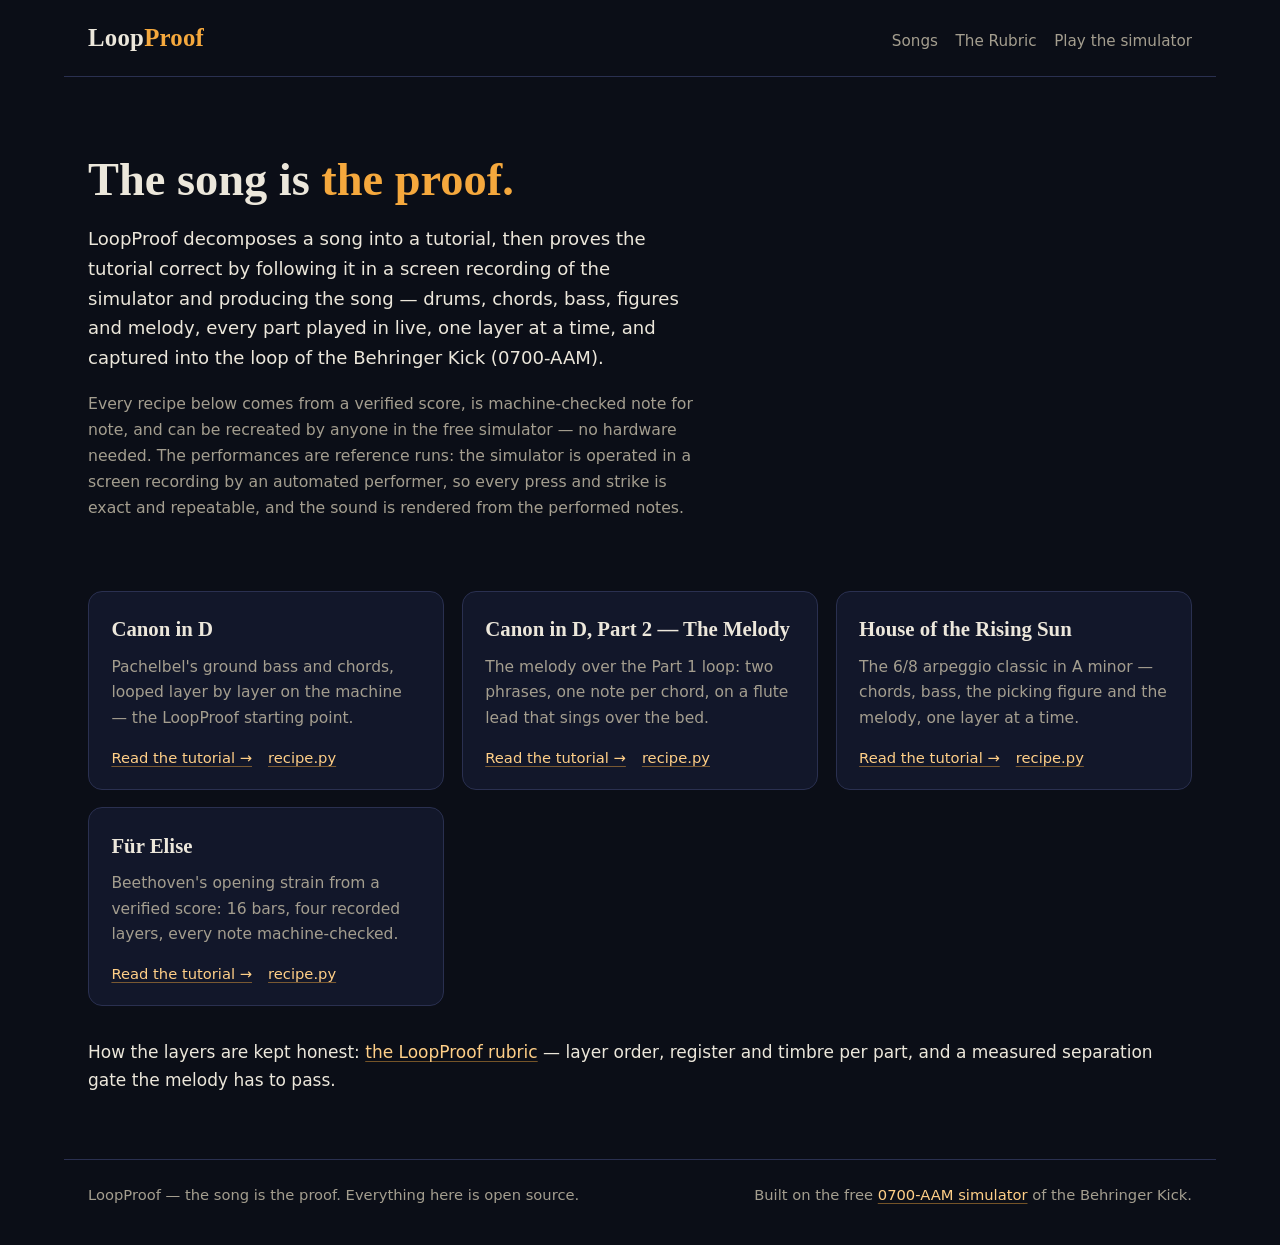
==== index.html @ 418e07f2 "LoopProof recipes site: index + 4 song tutorials + rubric, rendered from the project markdown" ====
<!DOCTYPE html>
<html lang="en">
<head>
<meta charset="utf-8">
<meta name="viewport" content="width=device-width, initial-scale=1">
<title>LoopProof Recipes · LoopProof</title>
<link rel="stylesheet" href="style.css">
</head>
<body>
<header class="topbar">
  <a class="wordmark" href="index.html">Loop<em>Proof</em></a>
  <nav>
    <a href="index.html">Songs</a>
    <a href="rubric.html">The Rubric</a>
    <a href="https://rasrobo.github.io/0700-aam-sim/">Play the simulator</a>
  </nav>
</header>
<main class="wide">
<section class="hero">
<h1>The song is <span class="accent">the proof.</span></h1>
<p>LoopProof decomposes a song into a tutorial, then proves the tutorial
correct by following it in a screen recording of the simulator and
producing the song — drums, chords, bass, figures and melody, every part
played in live, one layer at a time, and captured into the loop of the
Behringer Kick (0700-AAM).</p>
<p class="fine">Every recipe below comes from a verified score, is
machine-checked note for note, and can be recreated by anyone in the
free simulator — no hardware needed. The performances are reference
runs: the simulator is operated in a screen recording by an automated
performer, so every press and strike is exact and repeatable, and the
sound is rendered from the performed notes.</p>
</section>
<section class="cards">
<div class="card"><h3><a href="canon-in-d.html">Canon in D</a></h3><p>Pachelbel&#x27;s ground bass and chords, looped layer by layer on the machine — the LoopProof starting point.</p><div class="links"><a href="canon-in-d.html">Read the tutorial →</a><a href="recipes/canon-in-d/recipe.py">recipe.py</a></div></div><div class="card"><h3><a href="canon-in-d-part-2.html">Canon in D, Part 2 — The Melody</a></h3><p>The melody over the Part 1 loop: two phrases, one note per chord, on a flute lead that sings over the bed.</p><div class="links"><a href="canon-in-d-part-2.html">Read the tutorial →</a><a href="recipes/canon-in-d-part-2/recipe.py">recipe.py</a></div></div><div class="card"><h3><a href="house-of-the-rising-sun.html">House of the Rising Sun</a></h3><p>The 6/8 arpeggio classic in A minor — chords, bass, the picking figure and the melody, one layer at a time.</p><div class="links"><a href="house-of-the-rising-sun.html">Read the tutorial →</a><a href="recipes/house-of-the-rising-sun/recipe.py">recipe.py</a></div></div><div class="card"><h3><a href="fur-elise.html">Für Elise</a></h3><p>Beethoven&#x27;s opening strain from a verified score: 16 bars, four recorded layers, every note machine-checked.</p><div class="links"><a href="fur-elise.html">Read the tutorial →</a><a href="recipes/fur-elise/recipe.py">recipe.py</a></div></div>
</section>
<p>How the layers are kept honest: <a href="rubric.html">the LoopProof
rubric</a> — layer order, register and timbre per part, and a measured
separation gate the melody has to pass.</p>
</main>
<footer>
  <span>LoopProof — the song is the proof. Everything here is open source.</span>
  <span class="spacer">Built on the free <a href="https://rasrobo.github.io/0700-aam-sim/">0700-AAM simulator</a> of the Behringer Kick.</span>
</footer>
</body>
</html>
---- style.css ----
:root {
  --ink: #0b0e17;
  --panel: #12172a;
  --panel-2: #171d33;
  --paper: #ece7db;
  --muted: #a49e8f;
  --amber: #f5a83d;
  --amber-soft: #ffcf87;
  --line: #2a3050;
}
* { box-sizing: border-box; }
html { scroll-behavior: smooth; }
body {
  margin: 0;
  background: var(--ink);
  color: var(--paper);
  font-family: "Avenir Next", "Segoe UI", system-ui, -apple-system, sans-serif;
  font-size: 17px;
  line-height: 1.65;
}
a { color: var(--amber-soft); text-decoration-color: rgba(245,168,61,.45); text-underline-offset: 3px; }
a:hover { color: var(--amber); }
.topbar {
  display: flex; align-items: baseline; gap: 1.4rem; flex-wrap: wrap;
  padding: 1.1rem 1.5rem; border-bottom: 1px solid var(--line);
  max-width: 72rem; margin: 0 auto;
}
.wordmark {
  font-family: Georgia, "Times New Roman", serif;
  font-size: 1.55rem; font-weight: 700; letter-spacing: .01em;
  color: var(--paper); text-decoration: none;
}
.wordmark em { color: var(--amber); font-style: normal; }
.topbar nav { display: flex; gap: 1.1rem; margin-left: auto; font-size: .95rem; }
.topbar nav a { color: var(--muted); text-decoration: none; }
.topbar nav a:hover { color: var(--amber-soft); }
main { max-width: 46rem; margin: 0 auto; padding: 2.2rem 1.5rem 3rem; }
main.wide { max-width: 72rem; }
.hero { text-align: left; padding: 2.6rem 0 1.4rem; }
.hero h1 {
  font-family: Georgia, "Times New Roman", serif;
  font-size: 2.9rem; line-height: 1.12; margin: 0 0 1rem; font-weight: 700;
}
.hero h1 .accent { color: var(--amber); }
.hero p { font-size: 1.13rem; color: var(--paper); max-width: 38rem; }
.hero .fine { color: var(--muted); font-size: .98rem; }
.cards { display: grid; grid-template-columns: repeat(auto-fit, minmax(300px, 1fr)); gap: 1.1rem; margin: 2rem 0; }
.card {
  background: var(--panel); border: 1px solid var(--line); border-radius: 14px;
  padding: 1.3rem 1.4rem 1.15rem; transition: border-color .15s ease, transform .15s ease;
}
.card:hover { border-color: var(--amber); transform: translateY(-2px); }
.card h3 { font-family: Georgia, serif; font-size: 1.3rem; margin: 0 0 .5rem; }
.card h3 a { color: var(--paper); text-decoration: none; }
.card h3 a:hover { color: var(--amber-soft); }
.card p { color: var(--muted); font-size: .97rem; margin: 0 0 .9rem; }
.card .links { font-size: .92rem; display: flex; gap: 1rem; }
article h1 { font-family: Georgia, serif; font-size: 2.15rem; line-height: 1.2; margin: .4rem 0 1.2rem; }
article h2 { font-family: Georgia, serif; font-size: 1.45rem; margin: 2.1rem 0 .7rem; color: var(--amber-soft); }
article h3 { font-size: 1.12rem; margin: 1.6rem 0 .5rem; }
article p, article li { color: var(--paper); }
article li { margin: .3rem 0; }
article strong { color: #fff; }
article code {
  font-family: ui-monospace, "SF Mono", Menlo, Consolas, monospace;
  font-size: .88em; background: var(--panel-2); padding: .12em .38em; border-radius: 6px;
}
article pre {
  background: var(--panel); border: 1px solid var(--line); border-radius: 10px;
  padding: 1rem 1.1rem; overflow-x: auto;
}
article pre code { background: none; padding: 0; }
article table { border-collapse: collapse; width: 100%; margin: 1.2rem 0; font-size: .95rem; }
article th, article td { border: 1px solid var(--line); padding: .5rem .7rem; text-align: left; }
article th { background: var(--panel-2); color: var(--amber-soft); }
article blockquote { border-left: 3px solid var(--amber); margin: 1.2rem 0; padding: .2rem 0 .2rem 1rem; color: var(--muted); }
.crumb { font-size: .92rem; color: var(--muted); margin-bottom: .6rem; }
.crumb a { color: var(--muted); }
.pagemeta {
  display: flex; gap: 1rem; flex-wrap: wrap; margin: 0 0 1.6rem;
  padding: .8rem 1rem; background: var(--panel); border: 1px solid var(--line); border-radius: 10px;
  font-size: .93rem;
}
footer {
  border-top: 1px solid var(--line); color: var(--muted); font-size: .92rem;
  max-width: 72rem; margin: 0 auto; padding: 1.4rem 1.5rem 2.4rem;
  display: flex; gap: 1.4rem; flex-wrap: wrap;
}
footer .spacer { margin-left: auto; }
@media (max-width: 640px) {
  .hero h1 { font-size: 2.1rem; }
  article h1 { font-size: 1.7rem; }
  body { font-size: 16px; }
}
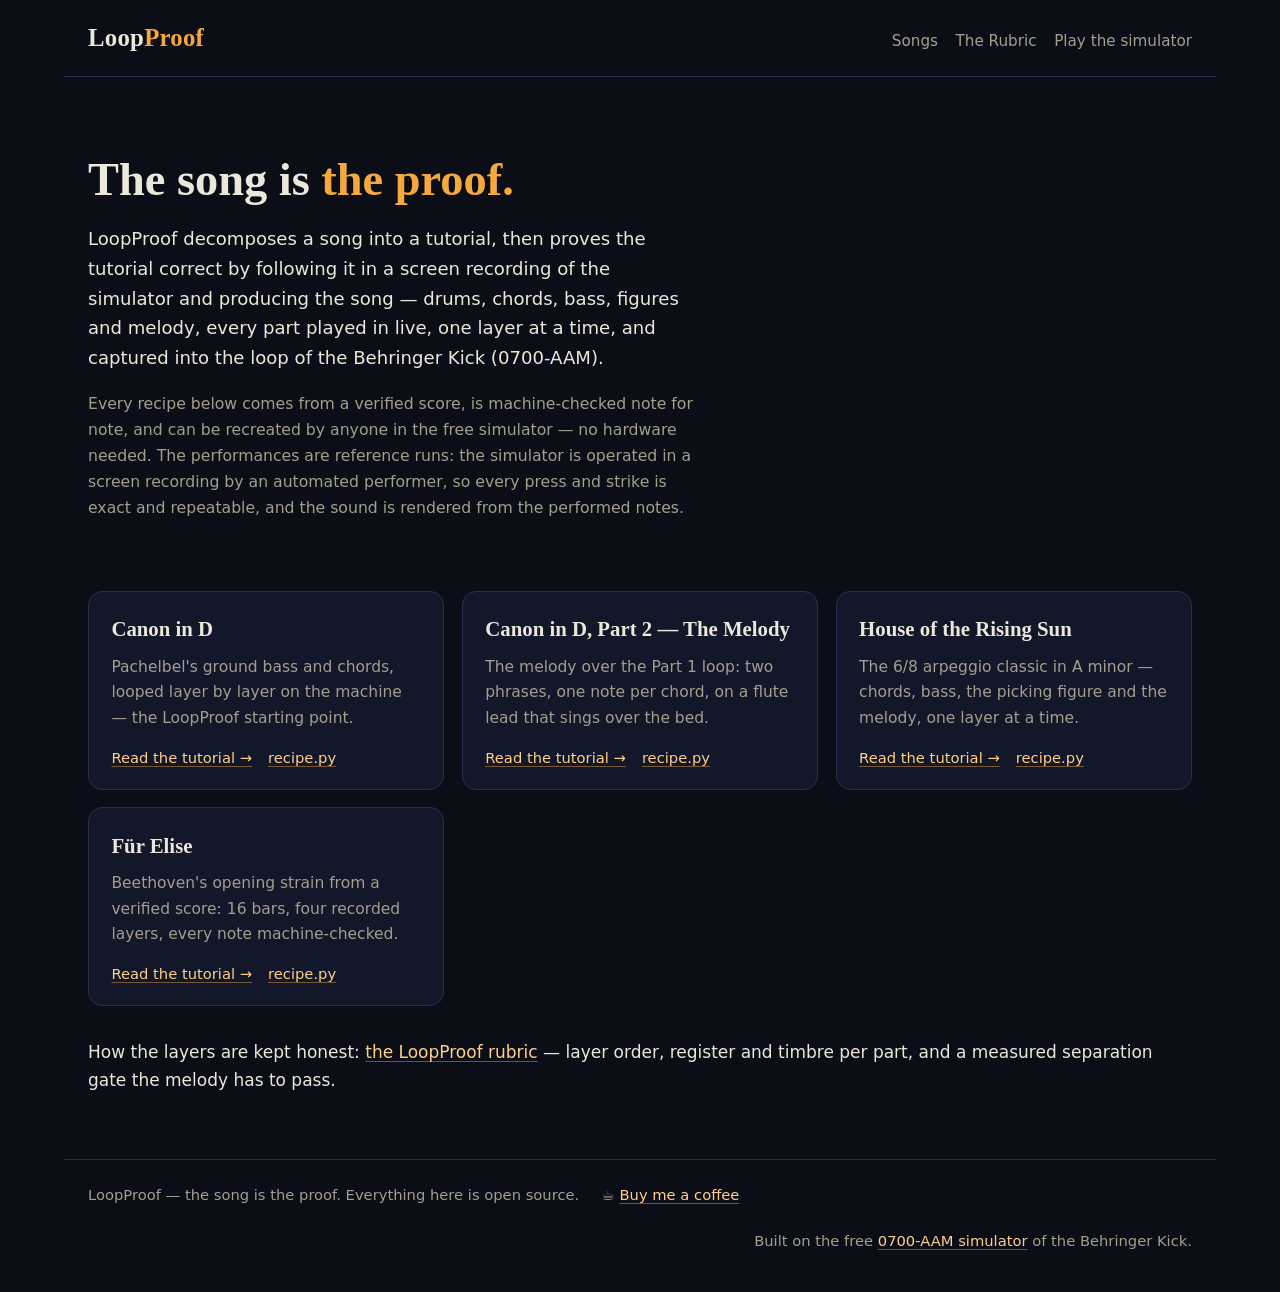
==== commit 9b74f43d: "Add Buy Me a Coffee support link (robodigitalis) to footer and README" ====
--- a/index.html
+++ b/index.html
@@ -39,6 +39,7 @@
 </main>
 <footer>
   <span>LoopProof — the song is the proof. Everything here is open source.</span>
+  <span>☕ <a href="https://buymeacoffee.com/robodigitalis">Buy me a coffee</a></span>
   <span class="spacer">Built on the free <a href="https://rasrobo.github.io/0700-aam-sim/">0700-AAM simulator</a> of the Behringer Kick.</span>
 </footer>
 </body>
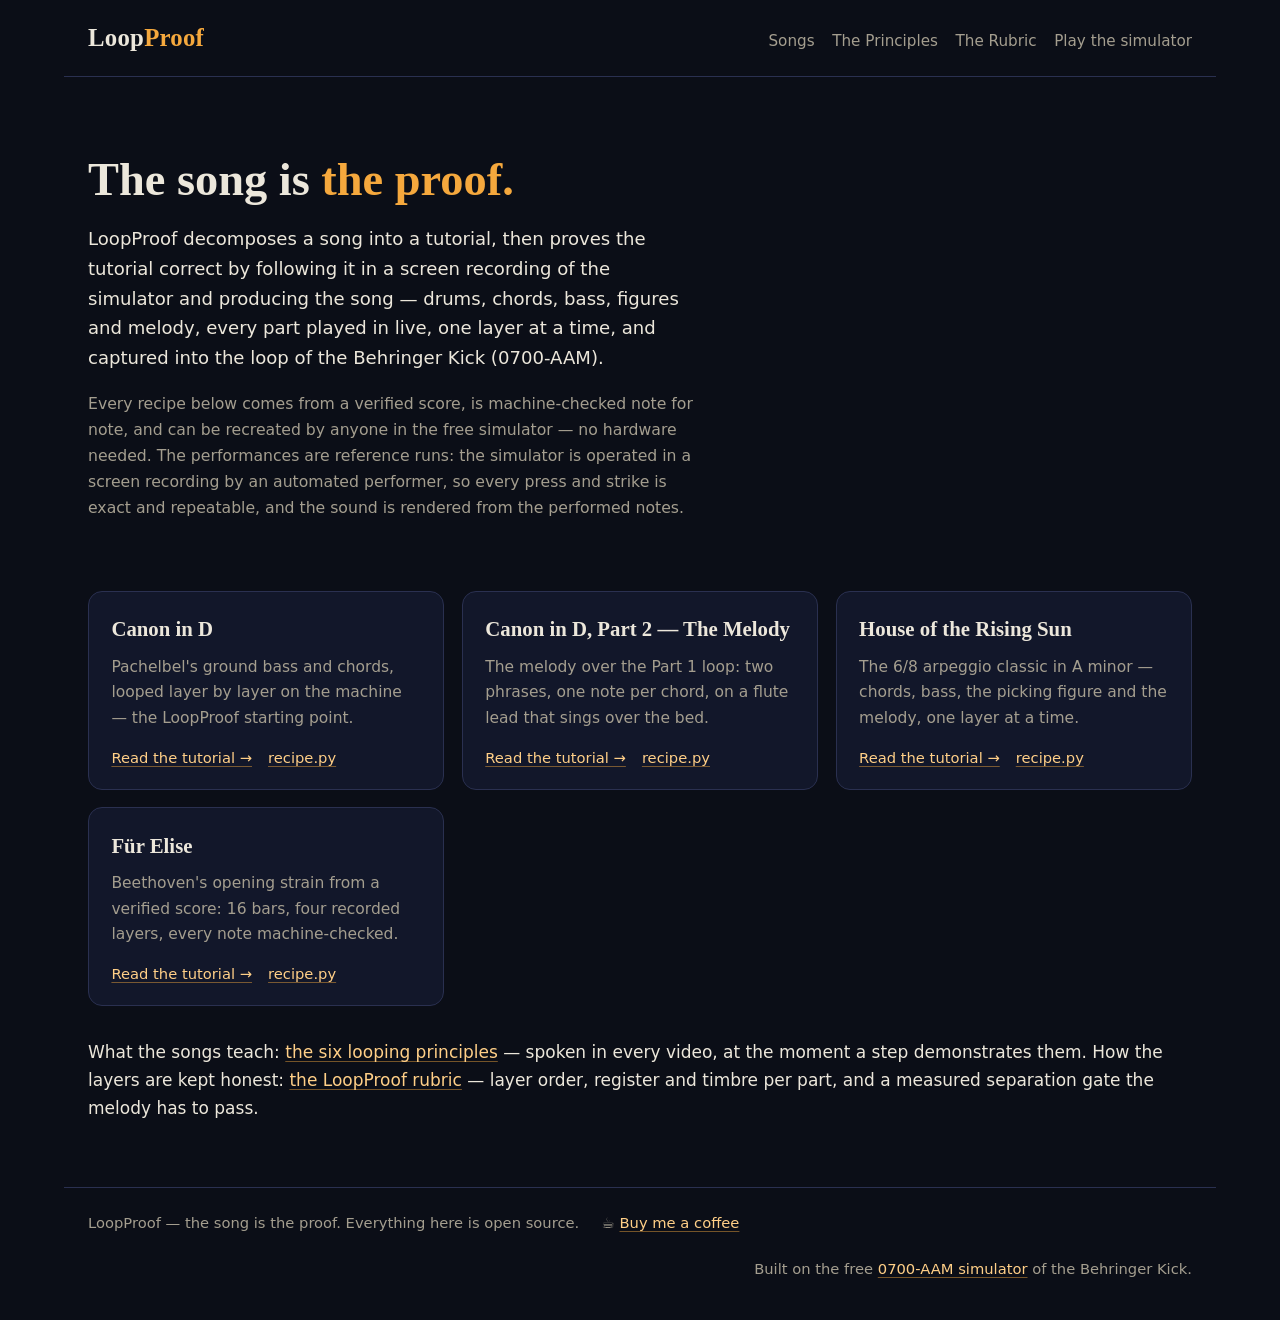
==== commit 900ae800: "Add the Principles page and nav link; Fuer Elise tutorial gains its principles map" ====
--- a/index.html
+++ b/index.html
@@ -11,6 +11,7 @@
   <a class="wordmark" href="index.html">Loop<em>Proof</em></a>
   <nav>
     <a href="index.html">Songs</a>
+    <a href="principles.html">The Principles</a>
     <a href="rubric.html">The Rubric</a>
     <a href="https://rasrobo.github.io/0700-aam-sim/">Play the simulator</a>
   </nav>
@@ -33,9 +34,12 @@
 <section class="cards">
 <div class="card"><h3><a href="canon-in-d.html">Canon in D</a></h3><p>Pachelbel&#x27;s ground bass and chords, looped layer by layer on the machine — the LoopProof starting point.</p><div class="links"><a href="canon-in-d.html">Read the tutorial →</a><a href="recipes/canon-in-d/recipe.py">recipe.py</a></div></div><div class="card"><h3><a href="canon-in-d-part-2.html">Canon in D, Part 2 — The Melody</a></h3><p>The melody over the Part 1 loop: two phrases, one note per chord, on a flute lead that sings over the bed.</p><div class="links"><a href="canon-in-d-part-2.html">Read the tutorial →</a><a href="recipes/canon-in-d-part-2/recipe.py">recipe.py</a></div></div><div class="card"><h3><a href="house-of-the-rising-sun.html">House of the Rising Sun</a></h3><p>The 6/8 arpeggio classic in A minor — chords, bass, the picking figure and the melody, one layer at a time.</p><div class="links"><a href="house-of-the-rising-sun.html">Read the tutorial →</a><a href="recipes/house-of-the-rising-sun/recipe.py">recipe.py</a></div></div><div class="card"><h3><a href="fur-elise.html">Für Elise</a></h3><p>Beethoven&#x27;s opening strain from a verified score: 16 bars, four recorded layers, every note machine-checked.</p><div class="links"><a href="fur-elise.html">Read the tutorial →</a><a href="recipes/fur-elise/recipe.py">recipe.py</a></div></div>
 </section>
-<p>How the layers are kept honest: <a href="rubric.html">the LoopProof
-rubric</a> — layer order, register and timbre per part, and a measured
-separation gate the melody has to pass.</p>
+<p>What the songs teach: <a href="principles.html">the six looping
+principles</a> — spoken in every video, at the moment a step
+demonstrates them. How the layers are kept honest: <a
+href="rubric.html">the LoopProof rubric</a> — layer order, register
+and timbre per part, and a measured separation gate the melody has to
+pass.</p>
 </main>
 <footer>
   <span>LoopProof — the song is the proof. Everything here is open source.</span>
